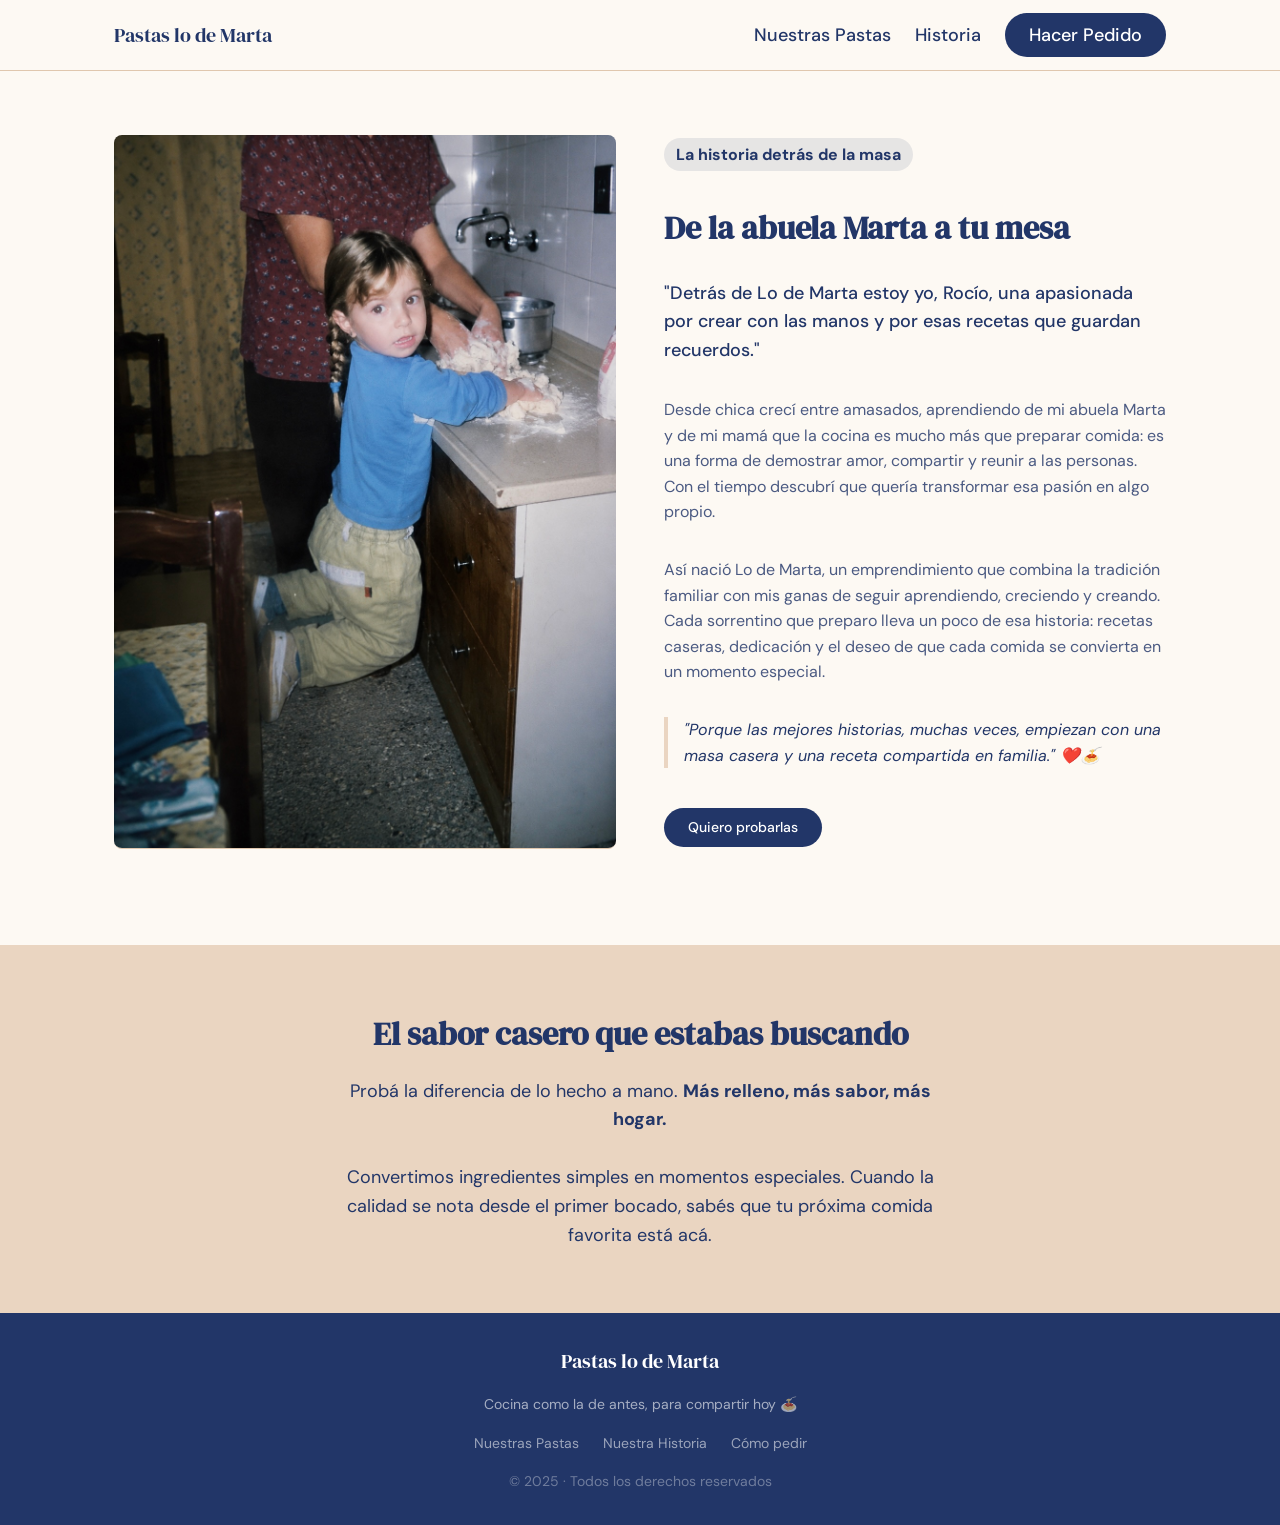
==== historia.html @ 7d3e1c09 "Add files via upload" ====
<!DOCTYPE html>
<html lang="es">

<head>
  <meta charset="UTF-8" />
  <meta name="viewport" content="width=device-width, initial-scale=1.0" />
  <meta name="description" content="Conocé la historia detrás de nuestras pastas artesanales. De Ucrania a tu mesa, una tradición que cruza el océano." />
  <link rel="icon" href="data:image/svg+xml,<svg xmlns='http://www.w3.org/2000/svg' viewBox='0 0 100 100'><text y='.9em' font-size='90'>🍝</text></svg>" />
  <title>Nuestra Historia | Pastas lo de Marta</title>

  <link rel="preconnect" href="https://fonts.googleapis.com" />
  <link rel="preconnect" href="https://fonts.gstatic.com" crossorigin />
  <link href="https://fonts.googleapis.com/css2?family=DM+Sans:wght@400;500;700&family=DM+Serif+Display&display=swap"
    rel="stylesheet" />

  <link rel="stylesheet" href="css/variables.css" />
  <link rel="stylesheet" href="css/base.css" />
  <link rel="stylesheet" href="css/components.css" />
  <link rel="stylesheet" href="css/layout.css" />
</head>

<body>
  <header class="header">
    <nav class="nav container">
      <a href="index.html" class="nav__logo">Pastas lo de Marta</a>

      <button class="nav__toggle" aria-label="Abrir menú" id="navToggle">
        <span></span>
        <span></span>
        <span></span>
      </button>

      <ul class="nav__links" id="navLinks">
        <li><a href="index.html#productos">Nuestras Pastas</a></li>
        <li><a href="historia.html">Historia</a></li>
        <li><a href="index.html#contacto" class="btn btn--primary">Hacer Pedido</a></li>
      </ul>
    </nav>
  </header>

  <section class="section" style="padding-top: 4rem;">
    <div class="container">
      <div class="split">

        <div class="split__image">
          <img src="assets/images/historia.jpg" alt="Rocío y la historia de Lo de Marta" class="card__image" style="height: 100%; border-radius: var(--radius-md); object-fit: cover; min-height: 400px;" loading="lazy" onerror="this.outerHTML='<div class=\'image-placeholder--nostalgic\'>📷 Foto de Rocío / Familia</div>'">
        </div>

        <div class="split__content">
          <span class="hero__tag" style="background: rgba(34, 54, 104, 0.1); color: var(--color-accent); font-weight: bold; padding: 4px 12px; border-radius: 20px; display: inline-block; margin-bottom: 1rem; width: fit-content;">La historia detrás de la masa</span>
          <h1 class="section__title">De la abuela Marta a tu mesa</h1>
          
          <p style="color: var(--color-text); font-size: var(--text-lg); margin-bottom: var(--space-4); font-weight: 500;">
            "Detrás de Lo de Marta estoy yo, Rocío, una apasionada por crear con las manos y por esas recetas que guardan recuerdos."
          </p>
          
          <p style="color: var(--color-muted); margin-bottom: var(--space-4);">
            Desde chica crecí entre amasados, aprendiendo de mi abuela Marta y de mi mamá que la cocina es mucho más que preparar comida: es una forma de demostrar amor, compartir y reunir a las personas. Con el tiempo descubrí que quería transformar esa pasión en algo propio.
          </p>

          <p style="color: var(--color-muted); margin-bottom: var(--space-4);">
            Así nació Lo de Marta, un emprendimiento que combina la tradición familiar con mis ganas de seguir aprendiendo, creciendo y creando. Cada sorrentino que preparo lleva un poco de esa historia: recetas caseras, dedicación y el deseo de que cada comida se convierta en un momento especial.
          </p>

          <blockquote style="border-left: 4px solid var(--color-surface); padding-left: 1rem; margin-bottom: var(--space-6); font-style: italic; color: var(--color-text);">
            "Porque las mejores historias, muchas veces, empiezan con una masa casera y una receta compartida en familia." ❤️🍝
          </blockquote>

          <a href="index.html#contacto" class="btn btn--primary"
            style="align-self: flex-start;">Quiero probarlas</a>
        </div>

      </div>
    </div>
  </section>

  <section class="section section--alt" style="text-align: center; background-color: var(--color-surface); margin-top: var(--space-8);">
    <div class="container">
      <h2 style="font-family: var(--font-display); font-size: var(--text-3xl); color: var(--color-text); margin-bottom: var(--space-4);">El sabor casero que estabas buscando</h2>
      <p style="color: var(--color-text); font-size: var(--text-lg); max-width: 600px; margin: 0 auto;">
        Probá la diferencia de lo hecho a mano. <strong>Más relleno, más sabor, más hogar.</strong><br><br>
        Convertimos ingredientes simples en momentos especiales. Cuando la calidad se nota desde el primer bocado, sabés que tu próxima comida favorita está acá.
      </p>
    </div>
  </section>

  <footer class="footer">
    <div class="container footer__inner">
      <a href="index.html" class="footer__logo">Pastas lo de Marta</a>
      <p class="footer__tagline">Cocina como la de antes, para compartir hoy 🍝</p>
      <nav class="footer__links">
        <a href="index.html#productos">Nuestras Pastas</a>
        <a href="historia.html">Nuestra Historia</a>
        <a href="index.html#contacto">Cómo pedir</a>
      </nav>
      <p class="footer__copy">© 2025 &middot; Todos los derechos reservados</p>
    </div>
  </footer>

  <script src="js/main.js"></script>
</body>

</html>
---- css/variables.css ----
:root {
  /* === COLORES (Pastas lo de Marta) === */
  --color-bg: #FDF9F3;
  /* Fondo principal (Un blanco/cremita muy suave) */
  --color-surface: #EAD5C1;
  /* Mantequilla (Para destacar secciones y fondos) */
  --color-border: #E0C7AE;
  /* Bordes suaves basados en el mantequilla */
  --color-text: #223668;
  /* Azul Medianoche (Texto principal y títulos) */
  --color-muted: #4B5A82;
  /* Azul más claro (Texto secundario) */
  --color-inverse: #FFFFFF;
  /* Texto sobre fondo oscuro / Fondo de tarjetas */
  --color-accent: #223668;
  /* Azul Medianoche (Botones principales) */
  --color-accent-light: #2A4280;
  /* Versión hover del botón azul */

  /* === TIPOGRAFÍA === */
  --font-display: 'DM Serif Display', serif;
  /* Para títulos elegantes */
  --font-body: 'DM Sans', sans-serif;
  /* Para texto normal */

  --text-sm: 0.875rem;
  /* 14px */
  --text-base: 1rem;
  /* 16px */
  --text-lg: 1.125rem;
  /* 18px */
  --text-xl: 1.25rem;
  /* 20px */
  --text-2xl: 1.5rem;
  /* 24px */
  --text-3xl: 2rem;
  /* 32px */

  /* === ESPACIADO === */
  --space-2: 0.5rem;
  /* 8px  */
  --space-3: 0.75rem;
  /* 12px */
  --space-4: 1rem;
  /* 16px */
  --space-6: 1.5rem;
  /* 24px */
  --space-8: 2rem;
  /* 32px */
  --space-12: 3rem;
  /* 48px */
  --space-16: 4rem;
  /* 64px */

  /* === BORDES Y SOMBRAS === */
  --radius-md: 8px;
  --radius-full: 9999px;
  --transition: 0.3s ease;
}
---- css/base.css ----
/* Reset moderno para limpiar estilos por defecto */
*,
*::before,
*::after {
  box-sizing: border-box;
  margin: 0;
  padding: 0;
}

html {
  scroll-behavior: smooth;
  /* Para que al hacer clic en el menú baje suavemente */
}

body {
  font-family: var(--font-body);
  color: var(--color-text);
  background-color: var(--color-bg);
  line-height: 1.6;
  -webkit-font-smoothing: antialiased;
  overflow-x: hidden;
  /* Evita que la página se mueva hacia los costados en celulares */
}

/* Las imágenes siempre se van a adaptar al ancho de la pantalla */
img {
  max-width: 100%;
  height: auto;
  display: block;
}

a {
  color: inherit;
  text-decoration: none;
}

ul {
  list-style: none;
  /* Saca los puntitos feos de las listas */
}

button {
  cursor: pointer;
  border: none;
  background: none;
  font-family: inherit;
}

/* Una clase utilitaria para centrar el contenido de la página */
.container {
  width: 100%;
  max-width: 1100px;
  margin: 0 auto;
  padding: 0 var(--space-6);
}

/* === SECCIONES Y GRID === */
.section {
  padding: var(--space-16) 0;
}

.section__title {
  font-family: var(--font-display);
  font-size: var(--text-3xl);
  margin-bottom: var(--space-2);
}

.section__subtitle {
  color: var(--color-muted);
  font-size: var(--text-lg);
  margin-bottom: var(--space-8);
}

/* El contenedor que agrupa las tarjetas */
.grid {
  display: grid;
  gap: var(--space-6);
}

/* Por defecto (celulares) es 1 sola columna */
.grid--3 {
  grid-template-columns: 1fr;
}

/* En pantallas más grandes (PC o tablets horizontales) pasa a 3 columnas */
@media (min-width: 768px) {
  .grid--3 {
    grid-template-columns: repeat(3, 1fr);
  }
}

/* Fondo alternativo para destacar secciones */
.section--alt {
  background-color: var(--color-surface);
}

/* Comodín para la foto nostálgica */
.image-placeholder--nostalgic {
  height: 350px;
  background-color: #D7D3C8;
  /* Un tono apenas más oscurito, tipo papel viejo */
  border-radius: var(--radius-md);
  display: flex;
  align-items: center;
  justify-content: center;
  color: var(--color-muted);
  font-style: italic;
  font-size: var(--text-sm);
}

@media (min-width: 768px) {
  .image-placeholder--nostalgic {
    height: 450px;
    /* En la compu la foto es más grande */
  }
}
---- css/components.css ----
/* === BOTONES === */
.btn {
  display: inline-flex;
  align-items: center;
  justify-content: center;
  padding: var(--space-2) var(--space-6);
  border-radius: var(--radius-full);
  font-size: var(--text-sm);
  font-weight: 500;
  transition: all var(--transition);
}

.btn--primary {
  background: var(--color-accent);
  color: var(--color-inverse);
}

.btn--primary:hover {
  background: var(--color-accent-light);
  transform: translateY(-2px);
  /* Pequeño saltito al pasar el mouse */
}

/* Botón fantasma / outline — para acciones secundarias como "Agregar al carrito" */
.btn--ghost {
  background: transparent;
  color: var(--color-text);
  border: 1.5px solid var(--color-border);
}

.btn--ghost:hover {
  border-color: var(--color-accent);
  color: var(--color-accent);
}

/* === TARJETAS (CARDS) === */
.card {
  background: var(--color-inverse);
  border: 1px solid var(--color-border);
  border-radius: var(--radius-md);
  overflow: hidden;
  /* Corta lo que sobresalga para mantener los bordes curvos */
  transition: all var(--transition);
}

/* Pequeño efecto al pasar el dedo/mouse */
.card:hover {
  transform: translateY(-4px);
  box-shadow: 0 12px 24px rgba(0, 0, 0, 0.06);
}

/* El rectángulo gris (por si falta la foto) */
.card__image-placeholder {
  height: 220px;
  background-color: var(--color-surface);
  display: flex;
  align-items: center;
  justify-content: center;
  color: var(--color-text);
  font-size: var(--text-sm);
  border-bottom: 1px solid var(--color-border);
}

/* La foto real del producto */
.card__image {
  width: 100%;
  height: 220px;
  object-fit: cover;
  border-bottom: 1px solid var(--color-border);
  display: block;
}

.card__content {
  padding: var(--space-6);
}

.card__title {
  font-family: var(--font-display);
  font-size: var(--text-xl);
  margin-bottom: var(--space-2);
}

.card__text {
  color: var(--color-muted);
  font-size: var(--text-sm);
}

/* === FORMULARIO === */
.form {
  display: flex;
  flex-direction: column;
  gap: var(--space-4);
}

.form__group {
  display: flex;
  flex-direction: column;
  gap: var(--space-2);
}

.form__group label {
  font-size: var(--text-sm);
  font-weight: 500;
  color: var(--color-text);
}

.form__group input,
.form__group textarea {
  width: 100%;
  padding: var(--space-3) var(--space-4);
  border: 1.5px solid var(--color-border);
  border-radius: var(--radius-md);
  /* Bordes redondeados como las tarjetas */
  font-family: var(--font-body);
  font-size: var(--text-base);
  color: var(--color-text);
  background: var(--color-inverse);
  transition: border-color var(--transition);
  outline: none;
}

/* Efecto cuando hacés clic para escribir */
.form__group input:focus,
.form__group textarea:focus {
  border-color: var(--color-accent);
}

.form__group textarea {
  resize: vertical;
  /* Solo deja agrandar el cuadro hacia abajo */
  min-height: 120px;
}

.btn--full {
  width: 100%;
}

/* === ÍCONO DEL CARRITO === */
.nav__cart {
  font-size: var(--text-xl);
  position: relative;
  display: flex;
  align-items: center;
}

.cart-badge {
  position: absolute;
  top: -8px;
  right: -10px;
  background: var(--color-accent);
  color: var(--color-inverse);
  font-size: 0.7rem;
  font-weight: bold;
  width: 20px;
  height: 20px;
  display: flex;
  align-items: center;
  justify-content: center;
  border-radius: var(--radius-full);
}

/* === MODAL (Ventana Emergente) === */
.modal {
  position: fixed;
  top: 0;
  left: 0;
  width: 100%;
  height: 100%;
  background: rgba(0, 0, 0, 0.5);
  /* Fondo oscuro semitransparente */
  backdrop-filter: blur(4px);
  z-index: 999;
  display: flex;
  align-items: center;
  justify-content: center;

  /* Oculto por defecto */
  opacity: 0;
  visibility: hidden;
  transition: all var(--transition);
}

.modal.is-open {
  opacity: 1;
  visibility: visible;
}

.modal__content {
  background: var(--color-bg);
  width: 90%;
  max-width: 500px;
  border-radius: var(--radius-md);
  padding: var(--space-6);
  max-height: 90vh;
  display: flex;
  flex-direction: column;

  /* Animación de entrada desde abajo */
  transform: translateY(50px);
  transition: all var(--transition);
}

.modal.is-open .modal__content {
  transform: translateY(0);
}

.modal__header {
  display: flex;
  justify-content: space-between;
  align-items: center;
  margin-bottom: var(--space-4);
  padding-bottom: var(--space-4);
  border-bottom: 1px solid var(--color-border);
}

.modal__close {
  font-size: 1.5rem;
  color: var(--color-muted);
}

.modal__body {
  overflow-y: auto;
  /* Para que haga scroll si hay muchos productos */
  margin-bottom: var(--space-4);
  flex-grow: 1;
}

/* Diseño de cada fila de producto en el carrito */
.cart-item {
  display: flex;
  justify-content: space-between;
  align-items: center;
  padding: var(--space-2) 0;
  border-bottom: 1px solid #f0f0f0;
}

.cart-item__controls {
  display: flex;
  align-items: center;
  gap: 10px;
}

.cart-item__btn {
  background: var(--color-surface);
  width: 25px;
  height: 25px;
  border-radius: 4px;
  font-weight: bold;
}

/* === HOW-STEPS (Sección ¿Cómo pedimos?) === */
.how-steps {
  display: grid;
  grid-template-columns: 1fr;
  gap: var(--space-6);
  margin-bottom: var(--space-8);
}

@media (min-width: 768px) {
  .how-steps {
    grid-template-columns: repeat(3, 1fr);
  }
}

.how-step {
  text-align: center;
  padding: var(--space-6);
  background: var(--color-inverse);
  border-radius: var(--radius-md);
  border: 1px solid var(--color-border);
}

.how-step__icon {
  font-size: 2rem;
  display: block;
  margin-bottom: var(--space-4);
}

.how-step__title {
  font-family: var(--font-display);
  font-size: var(--text-lg);
  margin-bottom: var(--space-2);
}

.how-step__text {
  color: var(--color-muted);
  font-size: var(--text-sm);
  line-height: 1.5;
}

/* === INFO-CARDS (Horario / Zona de entrega) === */
.info-cards {
  display: flex;
  flex-direction: column;
  gap: var(--space-4);
  max-width: 640px;
  margin: 0 auto;
}

@media (min-width: 768px) {
  .info-cards {
    flex-direction: row;
  }
}

.info-card {
  display: flex;
  align-items: center;
  gap: var(--space-4);
  padding: var(--space-4) var(--space-6);
  background: var(--color-inverse);
  border-radius: var(--radius-md);
  border: 1px solid var(--color-border);
  flex: 1;
}

.info-card__icon {
  font-size: 1.75rem;
  flex-shrink: 0;
}

.info-card p {
  color: var(--color-muted);
  font-size: var(--text-sm);
  margin-top: 0.2rem;
}
---- css/layout.css ----
/* === HEADER / NAVEGACIÓN === */
.header {
  position: sticky;
  top: 0;
  z-index: 100;
  background: rgba(253, 249, 243, 0.95);
  /* El color de fondo crema (FDF9F3) un poco transparente */
  backdrop-filter: blur(8px);
  /* Efecto vidrio esmerilado */
  border-bottom: 1px solid var(--color-border);
}

.nav {
  display: flex;
  align-items: center;
  justify-content: space-between;
  height: 70px;
}

.nav__logo {
  font-family: var(--font-display);
  font-size: var(--text-xl);
  color: var(--color-accent);
}

/* Menú en celulares */
.nav__links {
  display: flex;
  /* Ya no usamos 'none' */
  flex-direction: column;
  gap: var(--space-6);
  position: fixed;
  top: 70px;
  left: 0;
  right: 0;
  background: var(--color-bg);
  padding: var(--space-8);
  border-bottom: 1px solid var(--color-border);
  text-align: center;
  z-index: 90;

  /* Magia de la animación: invisible y un poco más arriba */
  opacity: 0;
  visibility: hidden;
  transform: translateY(-20px);
  transition: all var(--transition);
}

/* Estado del menú cuando se abre */
.nav__links.is-open {
  opacity: 1;
  visibility: visible;
  transform: translateY(0);
  /* Baja a su posición original */
}

.nav__links a {
  font-size: var(--text-lg);
  font-weight: 500;
  transition: color var(--transition);
}

.nav__links a:hover {
  color: var(--color-accent);
}

/* Botón hamburguesa */
.nav__toggle {
  display: flex;
  flex-direction: column;
  gap: 5px;
  padding: var(--space-2);
}

.nav__toggle span {
  display: block;
  width: 25px;
  height: 2px;
  background: var(--color-text);
  transition: all var(--transition);
}

/* Adaptación para pantallas grandes (Desktop) */
@media (min-width: 768px) {
  .nav__toggle {
    display: none;
    /* Ocultamos la hamburguesa en PC */
  }

  .nav__links {
    display: flex;
    flex-direction: row;
    align-items: center;
    position: static;
    background: transparent;
    padding: 0;
    border: none;

    /* Reseteamos la animación para PC para que se vea siempre */
    opacity: 1;
    visibility: visible;
    transform: translateY(0);
  }
}

/* === HERO SECTION === */
.hero {
  padding: var(--space-16) 0;
  text-align: center;
  background-color: var(--color-surface);
  /* Fondo mantequilla para separarlo del menú de productos */
  border-bottom: 1px solid var(--color-border);
  
  /* Imagen de fondo con filtro color mantequilla para que las letras se lean bien */
  background-image: linear-gradient(rgba(234, 213, 193, 0.85), rgba(234, 213, 193, 0.85)), url('../assets/images/fondo-hero.jpg');
  background-size: cover;
  background-position: center;
}

.hero__logo {
  max-width: 250px; /* Tamaño generoso para que se lea perfecto */
  margin: 0 auto var(--space-6) auto;
  display: block;
  border-radius: 16px; /* Le damos bordes suavemente redondeados */
  box-shadow: 0 15px 35px rgba(0, 0, 0, 0.2); /* Sombra elegante para "despegarlo" del fondo */
  background-color: #ffffff; /* Asegura que el blanco del logo quede como una etiqueta */
}

.hero__title {
  font-family: var(--font-display);
  font-size: var(--text-3xl);
  line-height: 1.2;
  margin-bottom: var(--space-4);
}

.hero__subtitle {
  color: var(--color-muted);
  font-size: var(--text-lg);
  max-width: 600px;
  margin: 0 auto var(--space-8);
}

@media (min-width: 768px) {
  .hero {
    padding: 6rem 0;
  }

  .hero__title {
    font-size: 3.5rem;
  }
}

/* Animación X cuando el menú está abierto */
.nav__toggle.is-active span:nth-child(1) {
  transform: translateY(7px) rotate(45deg);
}

.nav__toggle.is-active span:nth-child(2) {
  opacity: 0;
  /* Oculta la rayita del medio */
}

.nav__toggle.is-active span:nth-child(3) {
  transform: translateY(-7px) rotate(-45deg);
}

/* === SPLIT (2 columnas para la historia) === */
.split {
  display: grid;
  gap: var(--space-8);
  align-items: center;
}

.split__content {
  display: flex;
  flex-direction: column;
  gap: var(--space-4);
}

/* En la compu, se divide en 2 columnas iguales */
@media (min-width: 768px) {
  .split {
    grid-template-columns: 1fr 1fr;
    gap: var(--space-12);
  }
}

/* === FOOTER === */
.footer {
  background: var(--color-text);
  color: var(--color-inverse);
  padding: var(--space-8) 0;
  text-align: center;
}

.footer__inner {
  display: flex;
  flex-direction: column;
  align-items: center;
  gap: var(--space-4);
}

.footer__logo {
  font-family: var(--font-display);
  font-size: var(--text-xl);
  color: var(--color-inverse);
}

.footer__tagline {
  color: rgba(255, 255, 255, 0.6);
  font-size: var(--text-sm);
}

.footer__links {
  display: flex;
  gap: var(--space-6);
  flex-wrap: wrap;
  justify-content: center;
}

.footer__links a {
  color: rgba(255, 255, 255, 0.55);
  font-size: var(--text-sm);
  transition: color var(--transition);
}

.footer__links a:hover {
  color: var(--color-inverse);
}

.footer__copy {
  color: rgba(255, 255, 255, 0.35);
  font-size: var(--text-sm);
}
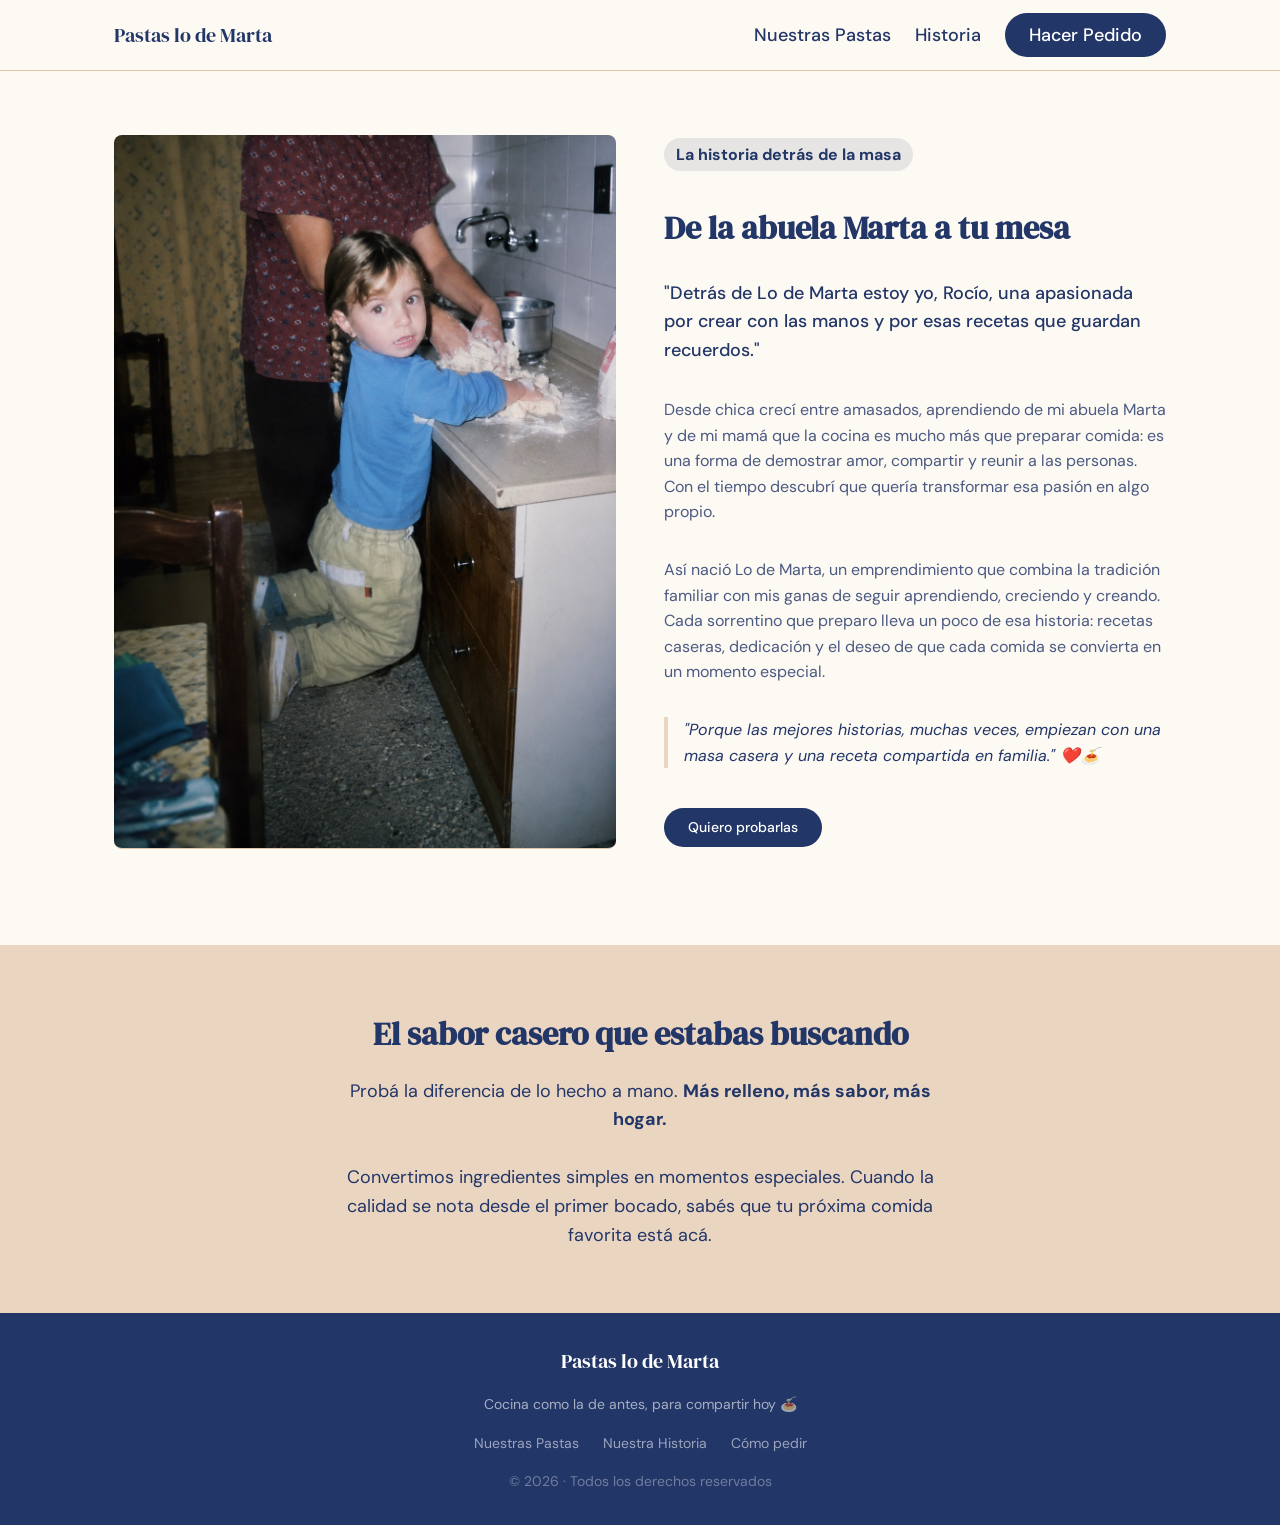
==== commit 4a8741b1: "Add files via upload" ====
--- a/historia.html
+++ b/historia.html
@@ -4,8 +4,10 @@
 <head>
   <meta charset="UTF-8" />
   <meta name="viewport" content="width=device-width, initial-scale=1.0" />
-  <meta name="description" content="Conocé la historia detrás de nuestras pastas artesanales. De Ucrania a tu mesa, una tradición que cruza el océano." />
-  <link rel="icon" href="data:image/svg+xml,<svg xmlns='http://www.w3.org/2000/svg' viewBox='0 0 100 100'><text y='.9em' font-size='90'>🍝</text></svg>" />
+  <meta name="description"
+    content="Conocé la historia detrás de nuestras pastas artesanales. De Ucrania a tu mesa, una tradición que cruza el océano." />
+  <link rel="icon"
+    href="data:image/svg+xml,<svg xmlns='http://www.w3.org/2000/svg' viewBox='0 0 100 100'><text y='.9em' font-size='90'>🍝</text></svg>" />
   <title>Nuestra Historia | Pastas lo de Marta</title>
 
   <link rel="preconnect" href="https://fonts.googleapis.com" />
@@ -43,43 +45,58 @@
       <div class="split">
 
         <div class="split__image">
-          <img src="assets/images/historia.jpg" alt="Rocío y la historia de Lo de Marta" class="card__image" style="height: 100%; border-radius: var(--radius-md); object-fit: cover; min-height: 400px;" loading="lazy" onerror="this.outerHTML='<div class=\'image-placeholder--nostalgic\'>📷 Foto de Rocío / Familia</div>'">
+          <img src="assets/images/historia.jpg" alt="Rocío y la historia de Lo de Marta" class="card__image"
+            style="height: 100%; border-radius: var(--radius-md); object-fit: cover; min-height: 400px;" loading="lazy"
+            onerror="this.outerHTML='<div class=\'image-placeholder--nostalgic\'>📷 Foto de Rocío / Familia</div>'">
         </div>
 
         <div class="split__content">
-          <span class="hero__tag" style="background: rgba(34, 54, 104, 0.1); color: var(--color-accent); font-weight: bold; padding: 4px 12px; border-radius: 20px; display: inline-block; margin-bottom: 1rem; width: fit-content;">La historia detrás de la masa</span>
+          <span class="hero__tag"
+            style="background: rgba(34, 54, 104, 0.1); color: var(--color-accent); font-weight: bold; padding: 4px 12px; border-radius: 20px; display: inline-block; margin-bottom: 1rem; width: fit-content;">La
+            historia detrás de la masa</span>
           <h1 class="section__title">De la abuela Marta a tu mesa</h1>
-          
-          <p style="color: var(--color-text); font-size: var(--text-lg); margin-bottom: var(--space-4); font-weight: 500;">
-            "Detrás de Lo de Marta estoy yo, Rocío, una apasionada por crear con las manos y por esas recetas que guardan recuerdos."
-          </p>
-          
-          <p style="color: var(--color-muted); margin-bottom: var(--space-4);">
-            Desde chica crecí entre amasados, aprendiendo de mi abuela Marta y de mi mamá que la cocina es mucho más que preparar comida: es una forma de demostrar amor, compartir y reunir a las personas. Con el tiempo descubrí que quería transformar esa pasión en algo propio.
+
+          <p
+            style="color: var(--color-text); font-size: var(--text-lg); margin-bottom: var(--space-4); font-weight: 500;">
+            "Detrás de Lo de Marta estoy yo, Rocío, una apasionada por crear con las manos y por esas recetas que
+            guardan recuerdos."
           </p>
 
           <p style="color: var(--color-muted); margin-bottom: var(--space-4);">
-            Así nació Lo de Marta, un emprendimiento que combina la tradición familiar con mis ganas de seguir aprendiendo, creciendo y creando. Cada sorrentino que preparo lleva un poco de esa historia: recetas caseras, dedicación y el deseo de que cada comida se convierta en un momento especial.
+            Desde chica crecí entre amasados, aprendiendo de mi abuela Marta y de mi mamá que la cocina es mucho más que
+            preparar comida: es una forma de demostrar amor, compartir y reunir a las personas. Con el tiempo descubrí
+            que quería transformar esa pasión en algo propio.
           </p>
 
-          <blockquote style="border-left: 4px solid var(--color-surface); padding-left: 1rem; margin-bottom: var(--space-6); font-style: italic; color: var(--color-text);">
-            "Porque las mejores historias, muchas veces, empiezan con una masa casera y una receta compartida en familia." ❤️🍝
+          <p style="color: var(--color-muted); margin-bottom: var(--space-4);">
+            Así nació Lo de Marta, un emprendimiento que combina la tradición familiar con mis ganas de seguir
+            aprendiendo, creciendo y creando. Cada sorrentino que preparo lleva un poco de esa historia: recetas
+            caseras, dedicación y el deseo de que cada comida se convierta en un momento especial.
+          </p>
+
+          <blockquote
+            style="border-left: 4px solid var(--color-surface); padding-left: 1rem; margin-bottom: var(--space-6); font-style: italic; color: var(--color-text);">
+            "Porque las mejores historias, muchas veces, empiezan con una masa casera y una receta compartida en
+            familia." ❤️🍝
           </blockquote>
 
-          <a href="index.html#contacto" class="btn btn--primary"
-            style="align-self: flex-start;">Quiero probarlas</a>
+          <a href="index.html#productos" class="btn btn--primary" style="align-self: flex-start;">Quiero probarlas</a>
         </div>
 
       </div>
     </div>
   </section>
 
-  <section class="section section--alt" style="text-align: center; background-color: var(--color-surface); margin-top: var(--space-8);">
+  <section class="section section--alt"
+    style="text-align: center; background-color: var(--color-surface); margin-top: var(--space-8);">
     <div class="container">
-      <h2 style="font-family: var(--font-display); font-size: var(--text-3xl); color: var(--color-text); margin-bottom: var(--space-4);">El sabor casero que estabas buscando</h2>
+      <h2
+        style="font-family: var(--font-display); font-size: var(--text-3xl); color: var(--color-text); margin-bottom: var(--space-4);">
+        El sabor casero que estabas buscando</h2>
       <p style="color: var(--color-text); font-size: var(--text-lg); max-width: 600px; margin: 0 auto;">
         Probá la diferencia de lo hecho a mano. <strong>Más relleno, más sabor, más hogar.</strong><br><br>
-        Convertimos ingredientes simples en momentos especiales. Cuando la calidad se nota desde el primer bocado, sabés que tu próxima comida favorita está acá.
+        Convertimos ingredientes simples en momentos especiales. Cuando la calidad se nota desde el primer bocado, sabés
+        que tu próxima comida favorita está acá.
       </p>
     </div>
   </section>
@@ -93,7 +110,7 @@
         <a href="historia.html">Nuestra Historia</a>
         <a href="index.html#contacto">Cómo pedir</a>
       </nav>
-      <p class="footer__copy">© 2025 &middot; Todos los derechos reservados</p>
+      <p class="footer__copy">© 2026 &middot; Todos los derechos reservados</p>
     </div>
   </footer>
 
--- a/css/base.css
+++ b/css/base.css
@@ -57,6 +57,7 @@
 /* === SECCIONES Y GRID === */
 .section {
   padding: var(--space-16) 0;
+  scroll-margin-top: 80px; /* Evita que el menú pegajoso tape el título al hacer clic en un enlace */
 }
 
 .section__title {
